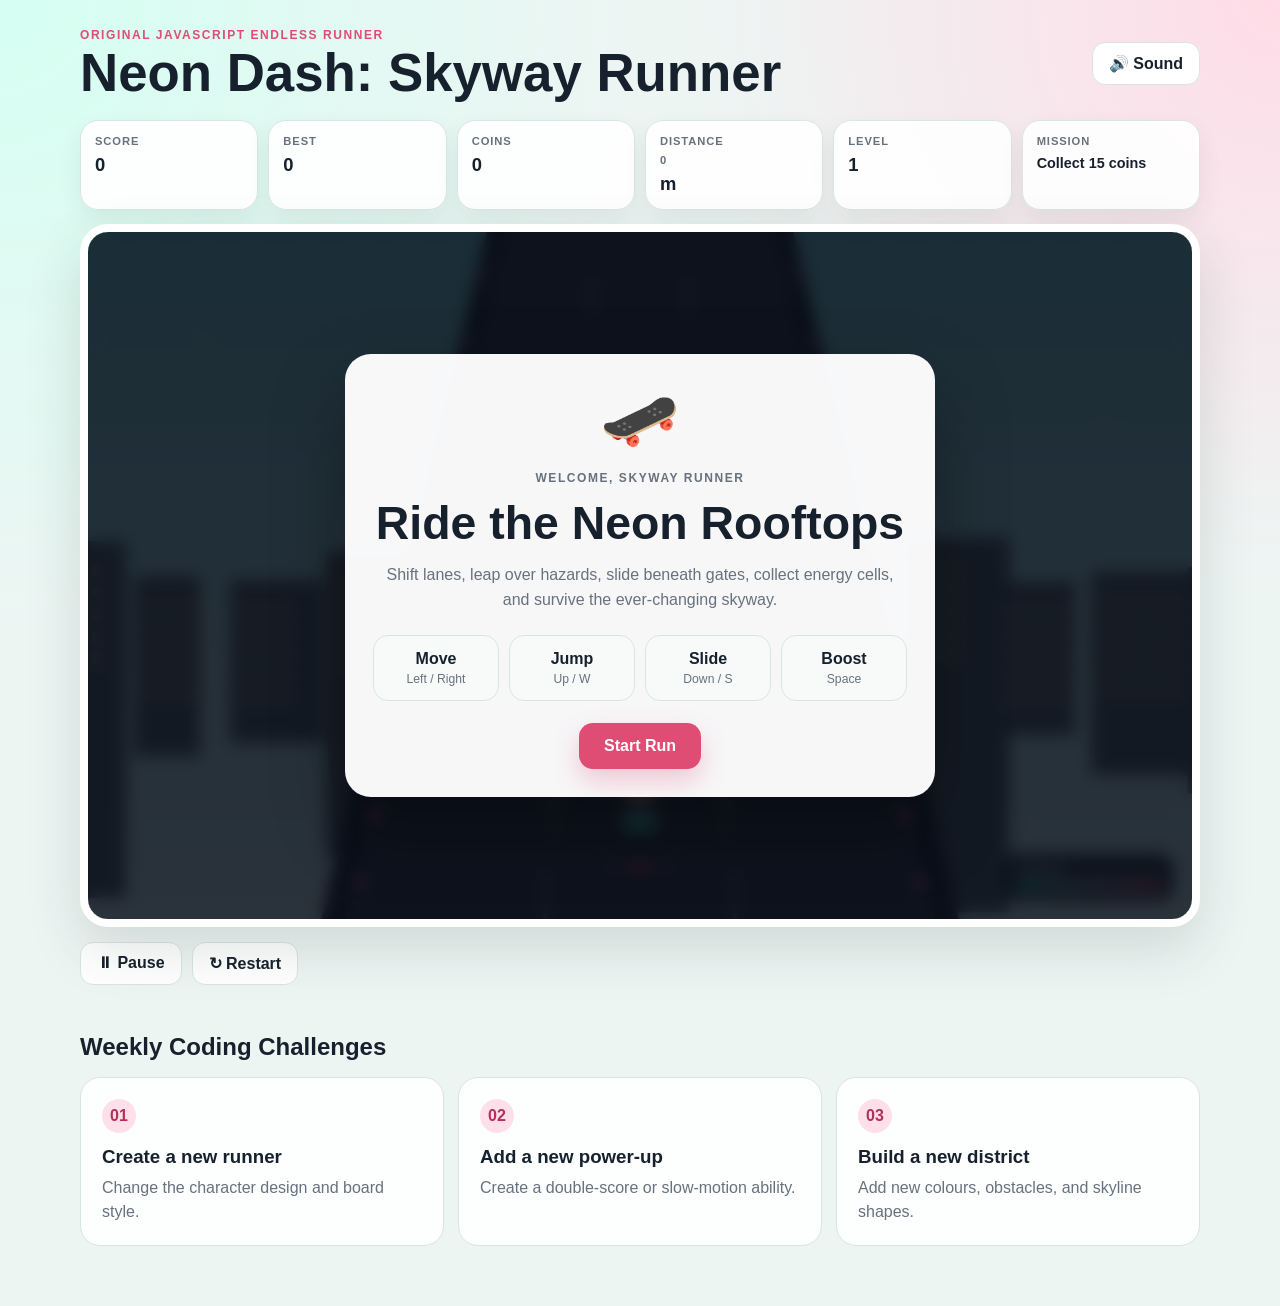
==== index.html @ 1d5e039f "Surfer Game" ====
<!DOCTYPE html>
<html lang="en">
<head>
  <meta charset="UTF-8" />
  <meta name="viewport" content="width=device-width, initial-scale=1.0" />
  <title>Neon Dash: Skyway Runner</title>
  <link rel="stylesheet" href="style.css" />
</head>
<body>
  <main class="app">
    <header class="topbar">
      <div>
        <p class="eyebrow">Original JavaScript Endless Runner</p>
        <h1>Neon Dash: Skyway Runner</h1>
      </div>
      <button id="soundBtn" class="utility-btn">🔊 Sound</button>
    </header>

    <section class="hud">
      <div class="hud-card"><span>Score</span><strong id="score">0</strong></div>
      <div class="hud-card"><span>Best</span><strong id="best">0</strong></div>
      <div class="hud-card"><span>Coins</span><strong id="coins">0</strong></div>
      <div class="hud-card"><span>Distance</span><strong><span id="distance">0</span> m</strong></div>
      <div class="hud-card"><span>Level</span><strong id="level">1</strong></div>
      <div class="hud-card mission-card">
        <span>Mission</span>
        <strong id="mission">Collect 15 coins</strong>
      </div>
    </section>

    <section class="game-shell">
      <canvas id="game" width="900" height="560"></canvas>

      <div class="boost-panel">
        <span>ENERGY</span>
        <div class="boost-track"><div id="boostBar"></div></div>
      </div>

      <div id="powerStatus" class="power-status"></div>

      <div id="startScreen" class="overlay active">
        <div class="panel">
          <div class="hero-icon">🛹</div>
          <p class="eyebrow">Welcome, Skyway Runner</p>
          <h2>Ride the Neon Rooftops</h2>
          <p>
            Shift lanes, leap over hazards, slide beneath gates, collect energy cells,
            and survive the ever-changing skyway.
          </p>

          <div class="instructions">
            <div><b>Move</b><span>Left / Right</span></div>
            <div><b>Jump</b><span>Up / W</span></div>
            <div><b>Slide</b><span>Down / S</span></div>
            <div><b>Boost</b><span>Space</span></div>
          </div>

          <button id="startBtn" class="primary-btn">Start Run</button>
        </div>
      </div>

      <div id="pauseScreen" class="overlay">
        <div class="panel small">
          <div class="hero-icon">⏸️</div>
          <h2>Run Paused</h2>
          <p>Your runner is safe. Continue whenever you are ready.</p>
          <button id="resumeBtn" class="primary-btn">Continue</button>
        </div>
      </div>

      <div id="gameOverScreen" class="overlay">
        <div class="panel small">
          <div class="hero-icon">🌆</div>
          <p class="eyebrow">Run Complete</p>
          <h2 id="gameOverTitle">Great Run!</h2>
          <p id="gameOverText"></p>
          <button id="restartBtn" class="primary-btn">Run Again</button>
        </div>
      </div>
    </section>

    <section class="control-row">
      <button id="pauseBtn" class="utility-btn">⏸ Pause</button>
      <button id="resetBtn" class="utility-btn">↻ Restart</button>
    </section>

    <section class="mobile-controls">
      <button data-action="left">◀</button>
      <button data-action="jump">▲</button>
      <button data-action="slide">▼</button>
      <button data-action="right">▶</button>
      <button data-action="boost" class="boost-btn">⚡</button>
    </section>

    <section class="challenge-section">
      <h2>Weekly Coding Challenges</h2>
      <div class="challenge-grid">
        <article><span>01</span><h3>Create a new runner</h3><p>Change the character design and board style.</p></article>
        <article><span>02</span><h3>Add a new power-up</h3><p>Create a double-score or slow-motion ability.</p></article>
        <article><span>03</span><h3>Build a new district</h3><p>Add new colours, obstacles, and skyline shapes.</p></article>
      </div>
    </section>
  </main>

  <script src="game.js"></script>
</body>
</html>
---- style.css ----
* {
  box-sizing: border-box;
  margin: 0;
  padding: 0;
}

:root {
  --bg: #edf5f3;
  --card: #ffffff;
  --text: #16212d;
  --muted: #68717e;
  --primary: #df4c74;
  --primary-dark: #b52f58;
  --accent: #1a9e91;
  --border: #d9e5e1;
  --shadow: 0 22px 55px rgba(25, 51, 45, 0.14);
}

body {
  min-height: 100vh;
  padding: 28px 14px 60px;
  font-family: Inter, Arial, sans-serif;
  color: var(--text);
  background:
    radial-gradient(circle at top left, #d5fff2, transparent 35%),
    radial-gradient(circle at top right, #ffdce7, transparent 32%),
    var(--bg);
}

button {
  font: inherit;
}

.app {
  width: min(1120px, 100%);
  margin: auto;
}

.topbar {
  display: flex;
  align-items: center;
  justify-content: space-between;
  gap: 18px;
  margin-bottom: 20px;
}

.eyebrow {
  color: var(--primary);
  font-size: .75rem;
  font-weight: 900;
  letter-spacing: .13em;
  text-transform: uppercase;
}

h1 {
  margin-top: 5px;
  font-size: clamp(2rem, 5vw, 3.3rem);
  line-height: 1;
}

.utility-btn {
  padding: 11px 16px;
  border: 1px solid var(--border);
  border-radius: 13px;
  background: #fff;
  color: var(--text);
  font-weight: 800;
  cursor: pointer;
}

.hud {
  display: grid;
  grid-template-columns: repeat(6, 1fr);
  gap: 10px;
  margin-bottom: 14px;
}

.hud-card {
  min-height: 78px;
  padding: 14px;
  border: 1px solid var(--border);
  border-radius: 18px;
  background: rgba(255,255,255,.92);
  box-shadow: 0 10px 25px rgba(25,51,45,.07);
}

.hud-card span {
  display: block;
  margin-bottom: 7px;
  color: var(--muted);
  font-size: .7rem;
  font-weight: 900;
  letter-spacing: .08em;
  text-transform: uppercase;
}

.hud-card strong {
  font-size: 1.15rem;
}

.mission-card strong {
  font-size: .9rem;
  line-height: 1.35;
}

.game-shell {
  position: relative;
  overflow: hidden;
  border: 8px solid white;
  border-radius: 28px;
  background: #111;
  box-shadow: var(--shadow);
}

canvas {
  display: block;
  width: 100%;
  height: auto;
  touch-action: none;
}

.overlay {
  position: absolute;
  inset: 0;
  display: none;
  align-items: center;
  justify-content: center;
  padding: 20px;
  background: rgba(8, 13, 22, .84);
  backdrop-filter: blur(8px);
}

.overlay.active {
  display: flex;
}

.panel {
  width: min(590px, 100%);
  padding: 28px;
  border-radius: 26px;
  background: rgba(255,255,255,.97);
  text-align: center;
  box-shadow: 0 30px 75px rgba(0,0,0,.32);
}

.panel.small {
  width: min(430px, 100%);
}

.hero-icon {
  margin-bottom: 12px;
  font-size: 4rem;
}

.panel h2 {
  margin: 8px 0 12px;
  font-size: clamp(1.9rem, 5vw, 2.9rem);
}

.panel p {
  color: var(--muted);
  line-height: 1.6;
}

.instructions {
  display: grid;
  grid-template-columns: repeat(4, 1fr);
  gap: 10px;
  margin: 22px 0;
}

.instructions div {
  padding: 14px 8px;
  border: 1px solid var(--border);
  border-radius: 15px;
  background: #f7faf9;
}

.instructions b,
.instructions span {
  display: block;
}

.instructions span {
  margin-top: 4px;
  color: var(--muted);
  font-size: .76rem;
}

.primary-btn {
  padding: 14px 25px;
  border: none;
  border-radius: 14px;
  background: var(--primary);
  color: white;
  font-weight: 900;
  cursor: pointer;
  box-shadow: 0 12px 26px rgba(223,76,116,.28);
}

.primary-btn:hover {
  background: var(--primary-dark);
}

.boost-panel {
  position: absolute;
  right: 18px;
  bottom: 18px;
  width: 170px;
  padding: 10px 12px;
  border-radius: 15px;
  background: rgba(8, 15, 24, .78);
  color: white;
  pointer-events: none;
}

.boost-panel span {
  display: block;
  margin-bottom: 6px;
  font-size: .68rem;
  font-weight: 900;
  letter-spacing: .1em;
}

.boost-track {
  overflow: hidden;
  height: 10px;
  border-radius: 999px;
  background: rgba(255,255,255,.18);
}

#boostBar {
  width: 100%;
  height: 100%;
  border-radius: inherit;
  background: linear-gradient(90deg, #44e8c2, #f45e9b);
  transition: width .15s linear;
}

.power-status {
  position: absolute;
  top: 16px;
  right: 16px;
  display: flex;
  flex-direction: column;
  align-items: flex-end;
  gap: 7px;
  pointer-events: none;
}

.power-pill {
  padding: 8px 11px;
  border-radius: 999px;
  background: rgba(255,255,255,.94);
  color: #17212d;
  font-size: .76rem;
  font-weight: 900;
  box-shadow: 0 8px 20px rgba(0,0,0,.18);
}

.control-row {
  display: flex;
  gap: 10px;
  margin-top: 15px;
}

.mobile-controls {
  display: none;
  justify-content: center;
  flex-wrap: wrap;
  gap: 10px;
  margin-top: 18px;
}

.mobile-controls button {
  width: 64px;
  height: 56px;
  border: none;
  border-radius: 16px;
  background: var(--primary);
  color: white;
  font-size: 1.25rem;
  font-weight: 900;
  cursor: pointer;
}

.mobile-controls .boost-btn {
  background: var(--accent);
}

.challenge-section {
  margin-top: 48px;
}

.challenge-section h2 {
  margin-bottom: 16px;
}

.challenge-grid {
  display: grid;
  grid-template-columns: repeat(3, 1fr);
  gap: 14px;
}

.challenge-grid article {
  padding: 21px;
  border: 1px solid var(--border);
  border-radius: 20px;
  background: rgba(255,255,255,.9);
}

.challenge-grid article span {
  display: inline-flex;
  align-items: center;
  justify-content: center;
  width: 34px;
  height: 34px;
  margin-bottom: 13px;
  border-radius: 50%;
  background: #ffe0ea;
  color: var(--primary-dark);
  font-weight: 900;
}

.challenge-grid h3 {
  margin-bottom: 8px;
}

.challenge-grid p {
  color: var(--muted);
  line-height: 1.5;
}

@media (max-width: 900px) {
  .hud {
    grid-template-columns: repeat(3, 1fr);
  }

  .mobile-controls {
    display: flex;
  }

  .instructions {
    grid-template-columns: repeat(2, 1fr);
  }
}

@media (max-width: 620px) {
  body {
    padding: 18px 9px 40px;
  }

  .topbar {
    align-items: flex-start;
    flex-direction: column;
  }

  .hud {
    grid-template-columns: repeat(2, 1fr);
  }

  .challenge-grid {
    grid-template-columns: 1fr;
  }

  .panel {
    max-height: 92%;
    overflow-y: auto;
    padding: 20px;
  }

  .boost-panel {
    width: 140px;
  }
}
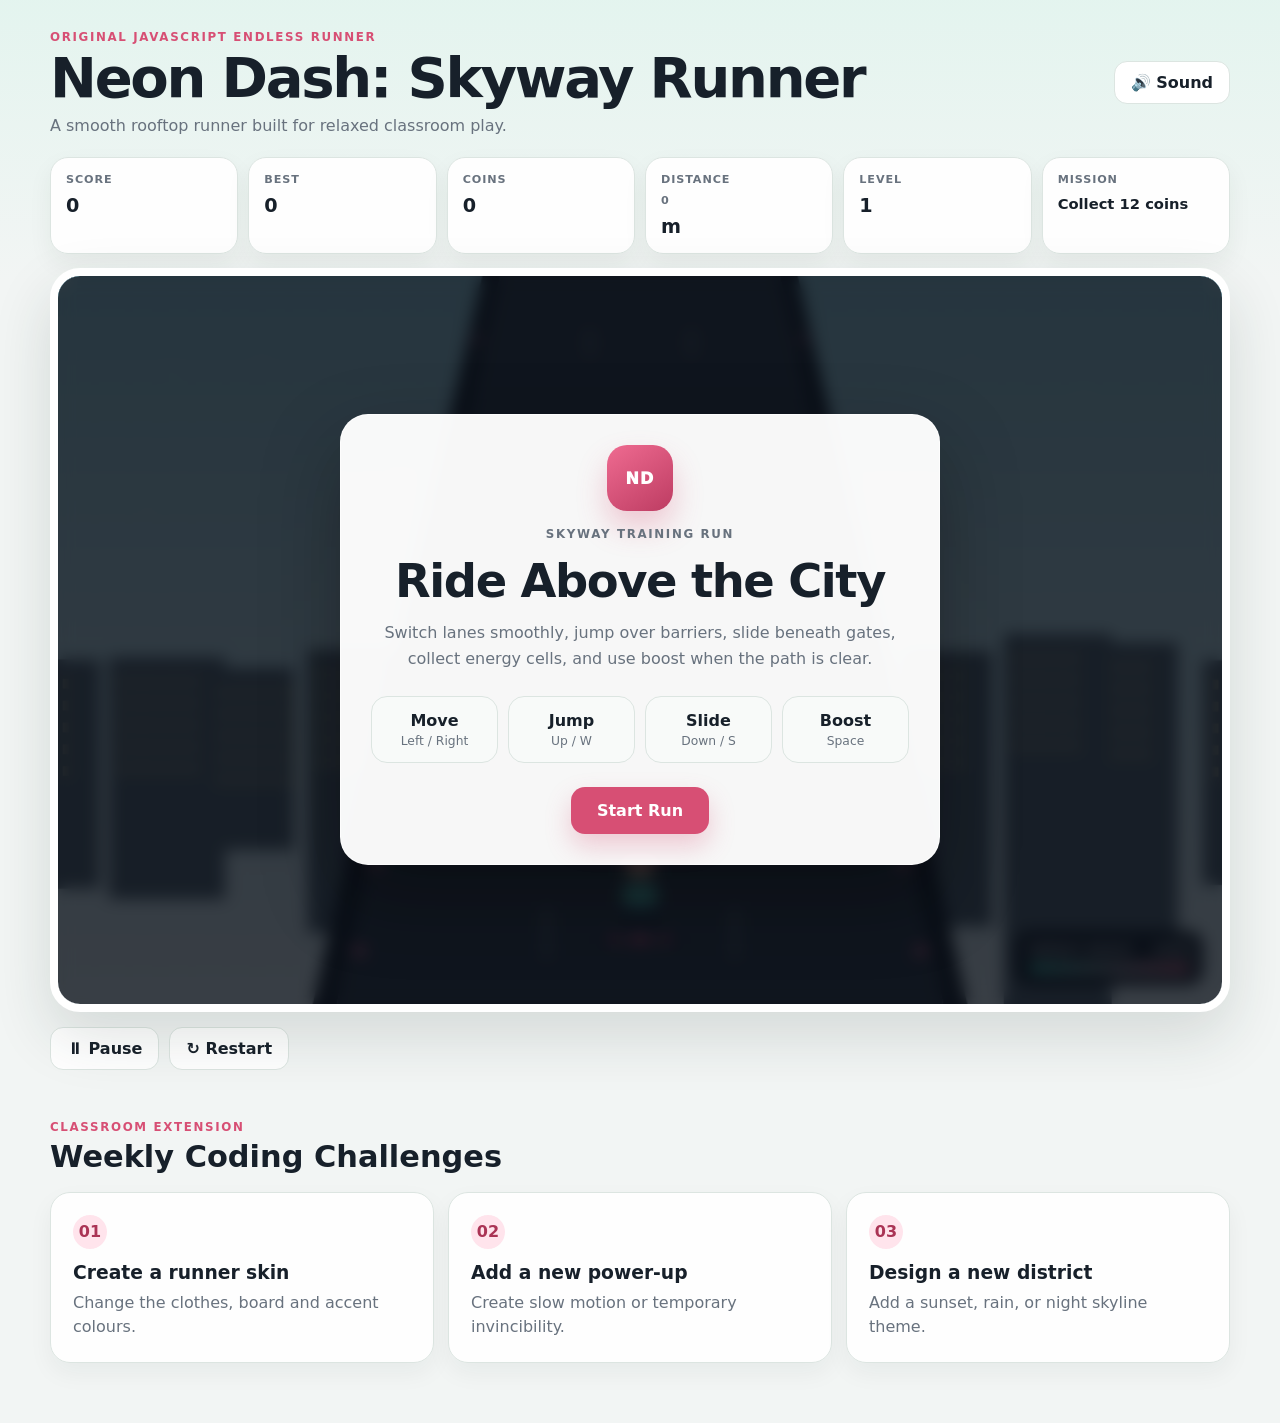
==== commit 01a0663e: "overwrite all" ====
--- a/index.html
+++ b/index.html
@@ -12,6 +12,7 @@
       <div>
         <p class="eyebrow">Original JavaScript Endless Runner</p>
         <h1>Neon Dash: Skyway Runner</h1>
+        <p class="subtitle">A smooth rooftop runner built for relaxed classroom play.</p>
       </div>
       <button id="soundBtn" class="utility-btn">🔊 Sound</button>
     </header>
@@ -24,15 +25,18 @@
       <div class="hud-card"><span>Level</span><strong id="level">1</strong></div>
       <div class="hud-card mission-card">
         <span>Mission</span>
-        <strong id="mission">Collect 15 coins</strong>
+        <strong id="mission">Collect 12 coins</strong>
       </div>
     </section>
 
     <section class="game-shell">
-      <canvas id="game" width="900" height="560"></canvas>
+      <canvas id="game" width="960" height="600"></canvas>
 
       <div class="boost-panel">
-        <span>ENERGY</span>
+        <div class="boost-label">
+          <span>ENERGY BOOST</span>
+          <strong id="boostText">100%</strong>
+        </div>
         <div class="boost-track"><div id="boostBar"></div></div>
       </div>
 
@@ -40,12 +44,12 @@
 
       <div id="startScreen" class="overlay active">
         <div class="panel">
-          <div class="hero-icon">🛹</div>
-          <p class="eyebrow">Welcome, Skyway Runner</p>
-          <h2>Ride the Neon Rooftops</h2>
+          <div class="hero-badge">ND</div>
+          <p class="eyebrow">Skyway training run</p>
+          <h2>Ride Above the City</h2>
           <p>
-            Shift lanes, leap over hazards, slide beneath gates, collect energy cells,
-            and survive the ever-changing skyway.
+            Switch lanes smoothly, jump over barriers, slide beneath gates,
+            collect energy cells, and use boost when the path is clear.
           </p>
 
           <div class="instructions">
@@ -61,7 +65,7 @@
 
       <div id="pauseScreen" class="overlay">
         <div class="panel small">
-          <div class="hero-icon">⏸️</div>
+          <div class="hero-badge pause-badge">II</div>
           <h2>Run Paused</h2>
           <p>Your runner is safe. Continue whenever you are ready.</p>
           <button id="resumeBtn" class="primary-btn">Continue</button>
@@ -70,9 +74,9 @@
 
       <div id="gameOverScreen" class="overlay">
         <div class="panel small">
-          <div class="hero-icon">🌆</div>
-          <p class="eyebrow">Run Complete</p>
-          <h2 id="gameOverTitle">Great Run!</h2>
+          <div class="hero-badge finish-badge">✓</div>
+          <p class="eyebrow">Run complete</p>
+          <h2 id="gameOverTitle">Great Run</h2>
           <p id="gameOverText"></p>
           <button id="restartBtn" class="primary-btn">Run Again</button>
         </div>
@@ -85,19 +89,22 @@
     </section>
 
     <section class="mobile-controls">
-      <button data-action="left">◀</button>
-      <button data-action="jump">▲</button>
-      <button data-action="slide">▼</button>
-      <button data-action="right">▶</button>
-      <button data-action="boost" class="boost-btn">⚡</button>
+      <button data-action="left" aria-label="Move left">◀</button>
+      <button data-action="jump" aria-label="Jump">▲</button>
+      <button data-action="slide" aria-label="Slide">▼</button>
+      <button data-action="right" aria-label="Move right">▶</button>
+      <button data-action="boost" class="boost-btn" aria-label="Boost">⚡</button>
     </section>
 
     <section class="challenge-section">
-      <h2>Weekly Coding Challenges</h2>
+      <div>
+        <p class="eyebrow">Classroom extension</p>
+        <h2>Weekly Coding Challenges</h2>
+      </div>
       <div class="challenge-grid">
-        <article><span>01</span><h3>Create a new runner</h3><p>Change the character design and board style.</p></article>
-        <article><span>02</span><h3>Add a new power-up</h3><p>Create a double-score or slow-motion ability.</p></article>
-        <article><span>03</span><h3>Build a new district</h3><p>Add new colours, obstacles, and skyline shapes.</p></article>
+        <article><span>01</span><h3>Create a runner skin</h3><p>Change the clothes, board and accent colours.</p></article>
+        <article><span>02</span><h3>Add a new power-up</h3><p>Create slow motion or temporary invincibility.</p></article>
+        <article><span>03</span><h3>Design a new district</h3><p>Add a sunset, rain, or night skyline theme.</p></article>
       </div>
     </section>
   </main>
--- a/style.css
+++ b/style.css
@@ -5,26 +5,25 @@
 }
 
 :root {
-  --bg: #edf5f3;
+  --page: #f2f5f4;
   --card: #ffffff;
-  --text: #16212d;
-  --muted: #68717e;
-  --primary: #df4c74;
-  --primary-dark: #b52f58;
-  --accent: #1a9e91;
-  --border: #d9e5e1;
-  --shadow: 0 22px 55px rgba(25, 51, 45, 0.14);
+  --text: #17202a;
+  --muted: #68727e;
+  --primary: #d74f74;
+  --primary-dark: #aa3455;
+  --accent: #1d9a8a;
+  --border: #dce5e1;
+  --shadow: 0 24px 60px rgba(27, 49, 42, 0.14);
 }
 
 body {
   min-height: 100vh;
-  padding: 28px 14px 60px;
-  font-family: Inter, Arial, sans-serif;
+  padding: 30px 14px 60px;
   color: var(--text);
+  font-family: Inter, system-ui, -apple-system, BlinkMacSystemFont, "Segoe UI", sans-serif;
   background:
-    radial-gradient(circle at top left, #d5fff2, transparent 35%),
-    radial-gradient(circle at top right, #ffdce7, transparent 32%),
-    var(--bg);
+    linear-gradient(180deg, rgba(226,244,238,.9), transparent 280px),
+    var(--page);
 }
 
 button {
@@ -32,30 +31,36 @@
 }
 
 .app {
-  width: min(1120px, 100%);
+  width: min(1180px, 100%);
   margin: auto;
 }
 
 .topbar {
   display: flex;
+  justify-content: space-between;
   align-items: center;
-  justify-content: space-between;
-  gap: 18px;
-  margin-bottom: 20px;
+  gap: 20px;
+  margin-bottom: 22px;
 }
 
 .eyebrow {
   color: var(--primary);
-  font-size: .75rem;
-  font-weight: 900;
-  letter-spacing: .13em;
+  font-size: .74rem;
+  font-weight: 900;
+  letter-spacing: .14em;
   text-transform: uppercase;
 }
 
 h1 {
-  margin-top: 5px;
-  font-size: clamp(2rem, 5vw, 3.3rem);
+  margin-top: 6px;
+  font-size: clamp(2rem, 5vw, 3.5rem);
   line-height: 1;
+  letter-spacing: -.04em;
+}
+
+.subtitle {
+  margin-top: 10px;
+  color: var(--muted);
 }
 
 .utility-btn {
@@ -66,6 +71,12 @@
   color: var(--text);
   font-weight: 800;
   cursor: pointer;
+  transition: .2s ease;
+}
+
+.utility-btn:hover {
+  transform: translateY(-1px);
+  box-shadow: 0 8px 18px rgba(27,49,42,.08);
 }
 
 .hud {
@@ -76,17 +87,17 @@
 }
 
 .hud-card {
-  min-height: 78px;
-  padding: 14px;
+  min-height: 82px;
+  padding: 15px;
   border: 1px solid var(--border);
   border-radius: 18px;
-  background: rgba(255,255,255,.92);
-  box-shadow: 0 10px 25px rgba(25,51,45,.07);
+  background: rgba(255,255,255,.94);
+  box-shadow: 0 10px 25px rgba(27,49,42,.06);
 }
 
 .hud-card span {
   display: block;
-  margin-bottom: 7px;
+  margin-bottom: 8px;
   color: var(--muted);
   font-size: .7rem;
   font-weight: 900;
@@ -95,11 +106,11 @@
 }
 
 .hud-card strong {
-  font-size: 1.15rem;
+  font-size: 1.2rem;
 }
 
 .mission-card strong {
-  font-size: .9rem;
+  font-size: .92rem;
   line-height: 1.35;
 }
 
@@ -107,8 +118,8 @@
   position: relative;
   overflow: hidden;
   border: 8px solid white;
-  border-radius: 28px;
-  background: #111;
+  border-radius: 30px;
+  background: #121722;
   box-shadow: var(--shadow);
 }
 
@@ -125,8 +136,8 @@
   display: none;
   align-items: center;
   justify-content: center;
-  padding: 20px;
-  background: rgba(8, 13, 22, .84);
+  padding: 22px;
+  background: rgba(7, 12, 20, .78);
   backdrop-filter: blur(8px);
 }
 
@@ -135,45 +146,65 @@
 }
 
 .panel {
-  width: min(590px, 100%);
-  padding: 28px;
-  border-radius: 26px;
+  width: min(600px, 100%);
+  padding: 30px;
+  border: 1px solid rgba(255,255,255,.75);
+  border-radius: 28px;
   background: rgba(255,255,255,.97);
   text-align: center;
-  box-shadow: 0 30px 75px rgba(0,0,0,.32);
+  box-shadow: 0 32px 80px rgba(0,0,0,.3);
 }
 
 .panel.small {
-  width: min(430px, 100%);
-}
-
-.hero-icon {
-  margin-bottom: 12px;
-  font-size: 4rem;
+  width: min(440px, 100%);
+}
+
+.hero-badge {
+  display: inline-flex;
+  width: 66px;
+  height: 66px;
+  align-items: center;
+  justify-content: center;
+  margin-bottom: 14px;
+  border-radius: 20px;
+  background: linear-gradient(145deg, #ef6b91, #bd3c62);
+  color: white;
+  font-weight: 950;
+  letter-spacing: .08em;
+  box-shadow: 0 16px 30px rgba(215,79,116,.28);
+}
+
+.pause-badge {
+  background: linear-gradient(145deg, #3fb6a5, #19796d);
+}
+
+.finish-badge {
+  background: linear-gradient(145deg, #6c7edb, #4653a7);
 }
 
 .panel h2 {
-  margin: 8px 0 12px;
+  margin: 9px 0 12px;
   font-size: clamp(1.9rem, 5vw, 2.9rem);
+  letter-spacing: -.03em;
 }
 
 .panel p {
   color: var(--muted);
-  line-height: 1.6;
+  line-height: 1.65;
 }
 
 .instructions {
   display: grid;
   grid-template-columns: repeat(4, 1fr);
   gap: 10px;
-  margin: 22px 0;
+  margin: 24px 0;
 }
 
 .instructions div {
-  padding: 14px 8px;
+  padding: 14px 9px;
   border: 1px solid var(--border);
-  border-radius: 15px;
-  background: #f7faf9;
+  border-radius: 16px;
+  background: #f8faf9;
 }
 
 .instructions b,
@@ -184,21 +215,23 @@
 .instructions span {
   margin-top: 4px;
   color: var(--muted);
-  font-size: .76rem;
+  font-size: .77rem;
 }
 
 .primary-btn {
-  padding: 14px 25px;
+  padding: 14px 26px;
   border: none;
   border-radius: 14px;
   background: var(--primary);
   color: white;
   font-weight: 900;
   cursor: pointer;
-  box-shadow: 0 12px 26px rgba(223,76,116,.28);
+  box-shadow: 0 12px 26px rgba(215,79,116,.27);
+  transition: .2s ease;
 }
 
 .primary-btn:hover {
+  transform: translateY(-1px);
   background: var(--primary-dark);
 }
 
@@ -206,35 +239,43 @@
   position: absolute;
   right: 18px;
   bottom: 18px;
-  width: 170px;
-  padding: 10px 12px;
-  border-radius: 15px;
-  background: rgba(8, 15, 24, .78);
+  width: 190px;
+  padding: 12px 14px;
+  border: 1px solid rgba(255,255,255,.12);
+  border-radius: 16px;
+  background: rgba(11, 17, 27, .82);
   color: white;
   pointer-events: none;
-}
-
-.boost-panel span {
-  display: block;
-  margin-bottom: 6px;
+  backdrop-filter: blur(6px);
+}
+
+.boost-label {
+  display: flex;
+  justify-content: space-between;
+  align-items: center;
+  margin-bottom: 7px;
+}
+
+.boost-label span,
+.boost-label strong {
   font-size: .68rem;
   font-weight: 900;
-  letter-spacing: .1em;
+  letter-spacing: .08em;
 }
 
 .boost-track {
   overflow: hidden;
   height: 10px;
   border-radius: 999px;
-  background: rgba(255,255,255,.18);
+  background: rgba(255,255,255,.16);
 }
 
 #boostBar {
   width: 100%;
   height: 100%;
   border-radius: inherit;
-  background: linear-gradient(90deg, #44e8c2, #f45e9b);
-  transition: width .15s linear;
+  background: linear-gradient(90deg, #49d8bf, #ef6b91);
+  transition: width .12s linear;
 }
 
 .power-status {
@@ -255,7 +296,7 @@
   color: #17212d;
   font-size: .76rem;
   font-weight: 900;
-  box-shadow: 0 8px 20px rgba(0,0,0,.18);
+  box-shadow: 0 8px 20px rgba(0,0,0,.16);
 }
 
 .control-row {
@@ -289,11 +330,13 @@
 }
 
 .challenge-section {
-  margin-top: 48px;
+  margin-top: 50px;
 }
 
 .challenge-section h2 {
-  margin-bottom: 16px;
+  margin-top: 5px;
+  margin-bottom: 18px;
+  font-size: 1.9rem;
 }
 
 .challenge-grid {
@@ -303,21 +346,22 @@
 }
 
 .challenge-grid article {
-  padding: 21px;
+  padding: 22px;
   border: 1px solid var(--border);
   border-radius: 20px;
-  background: rgba(255,255,255,.9);
+  background: rgba(255,255,255,.92);
+  box-shadow: 0 10px 24px rgba(27,49,42,.05);
 }
 
 .challenge-grid article span {
   display: inline-flex;
+  width: 34px;
+  height: 34px;
   align-items: center;
   justify-content: center;
-  width: 34px;
-  height: 34px;
   margin-bottom: 13px;
   border-radius: 50%;
-  background: #ffe0ea;
+  background: #ffe4ec;
   color: var(--primary-dark);
   font-weight: 900;
 }
@@ -328,10 +372,10 @@
 
 .challenge-grid p {
   color: var(--muted);
-  line-height: 1.5;
-}
-
-@media (max-width: 900px) {
+  line-height: 1.55;
+}
+
+@media (max-width: 930px) {
   .hud {
     grid-template-columns: repeat(3, 1fr);
   }
@@ -370,6 +414,6 @@
   }
 
   .boost-panel {
-    width: 140px;
-  }
-}
+    width: 150px;
+  }
+}
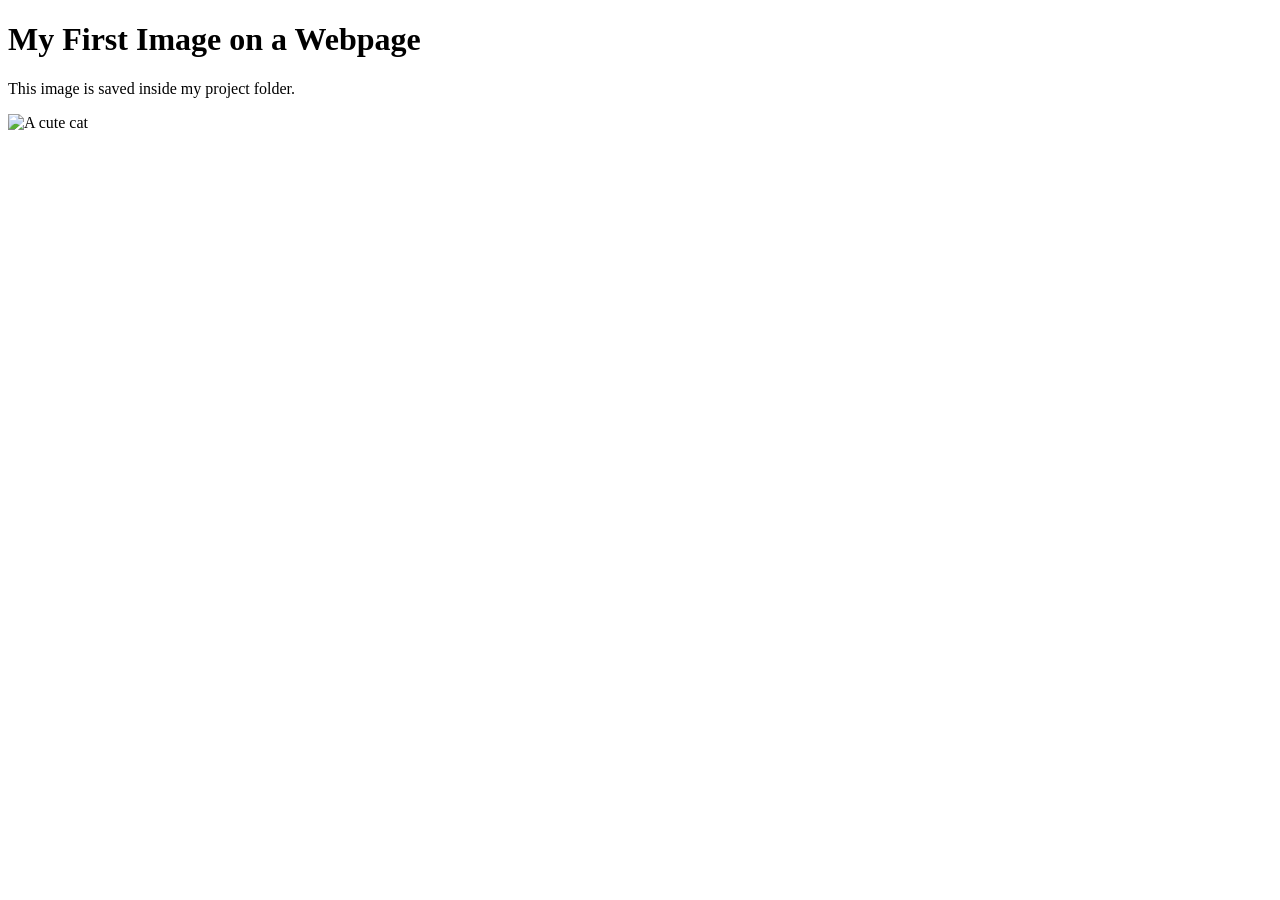
==== commit 533f032e: "Rename index1.html to index.html" ====
--- a/index.html
+++ b/index.html
@@ -1,114 +1,16 @@
 <!DOCTYPE html>
-<html lang="en">
+<html>
 <head>
-  <meta charset="UTF-8" />
-  <meta name="viewport" content="width=device-width, initial-scale=1.0" />
-  <title>Neon Dash: Skyway Runner</title>
-  <link rel="stylesheet" href="style.css" />
+  <title>My First Image</title>
 </head>
+
 <body>
-  <main class="app">
-    <header class="topbar">
-      <div>
-        <p class="eyebrow">Original JavaScript Endless Runner</p>
-        <h1>Neon Dash: Skyway Runner</h1>
-        <p class="subtitle">A smooth rooftop runner built for relaxed classroom play.</p>
-      </div>
-      <button id="soundBtn" class="utility-btn">🔊 Sound</button>
-    </header>
 
-    <section class="hud">
-      <div class="hud-card"><span>Score</span><strong id="score">0</strong></div>
-      <div class="hud-card"><span>Best</span><strong id="best">0</strong></div>
-      <div class="hud-card"><span>Coins</span><strong id="coins">0</strong></div>
-      <div class="hud-card"><span>Distance</span><strong><span id="distance">0</span> m</strong></div>
-      <div class="hud-card"><span>Level</span><strong id="level">1</strong></div>
-      <div class="hud-card mission-card">
-        <span>Mission</span>
-        <strong id="mission">Collect 12 coins</strong>
-      </div>
-    </section>
+  <h1>My First Image on a Webpage</h1>
 
-    <section class="game-shell">
-      <canvas id="game" width="960" height="600"></canvas>
+  <p>This image is saved inside my project folder.</p>
 
-      <div class="boost-panel">
-        <div class="boost-label">
-          <span>ENERGY BOOST</span>
-          <strong id="boostText">100%</strong>
-        </div>
-        <div class="boost-track"><div id="boostBar"></div></div>
-      </div>
+  <img src="cat.jpg" alt="A cute cat" width="300">
 
-      <div id="powerStatus" class="power-status"></div>
-
-      <div id="startScreen" class="overlay active">
-        <div class="panel">
-          <div class="hero-badge">ND</div>
-          <p class="eyebrow">Skyway training run</p>
-          <h2>Ride Above the City</h2>
-          <p>
-            Switch lanes smoothly, jump over barriers, slide beneath gates,
-            collect energy cells, and use boost when the path is clear.
-          </p>
-
-          <div class="instructions">
-            <div><b>Move</b><span>Left / Right</span></div>
-            <div><b>Jump</b><span>Up / W</span></div>
-            <div><b>Slide</b><span>Down / S</span></div>
-            <div><b>Boost</b><span>Space</span></div>
-          </div>
-
-          <button id="startBtn" class="primary-btn">Start Run</button>
-        </div>
-      </div>
-
-      <div id="pauseScreen" class="overlay">
-        <div class="panel small">
-          <div class="hero-badge pause-badge">II</div>
-          <h2>Run Paused</h2>
-          <p>Your runner is safe. Continue whenever you are ready.</p>
-          <button id="resumeBtn" class="primary-btn">Continue</button>
-        </div>
-      </div>
-
-      <div id="gameOverScreen" class="overlay">
-        <div class="panel small">
-          <div class="hero-badge finish-badge">✓</div>
-          <p class="eyebrow">Run complete</p>
-          <h2 id="gameOverTitle">Great Run</h2>
-          <p id="gameOverText"></p>
-          <button id="restartBtn" class="primary-btn">Run Again</button>
-        </div>
-      </div>
-    </section>
-
-    <section class="control-row">
-      <button id="pauseBtn" class="utility-btn">⏸ Pause</button>
-      <button id="resetBtn" class="utility-btn">↻ Restart</button>
-    </section>
-
-    <section class="mobile-controls">
-      <button data-action="left" aria-label="Move left">◀</button>
-      <button data-action="jump" aria-label="Jump">▲</button>
-      <button data-action="slide" aria-label="Slide">▼</button>
-      <button data-action="right" aria-label="Move right">▶</button>
-      <button data-action="boost" class="boost-btn" aria-label="Boost">⚡</button>
-    </section>
-
-    <section class="challenge-section">
-      <div>
-        <p class="eyebrow">Classroom extension</p>
-        <h2>Weekly Coding Challenges</h2>
-      </div>
-      <div class="challenge-grid">
-        <article><span>01</span><h3>Create a runner skin</h3><p>Change the clothes, board and accent colours.</p></article>
-        <article><span>02</span><h3>Add a new power-up</h3><p>Create slow motion or temporary invincibility.</p></article>
-        <article><span>03</span><h3>Design a new district</h3><p>Add a sunset, rain, or night skyline theme.</p></article>
-      </div>
-    </section>
-  </main>
-
-  <script src="game.js"></script>
 </body>
 </html>
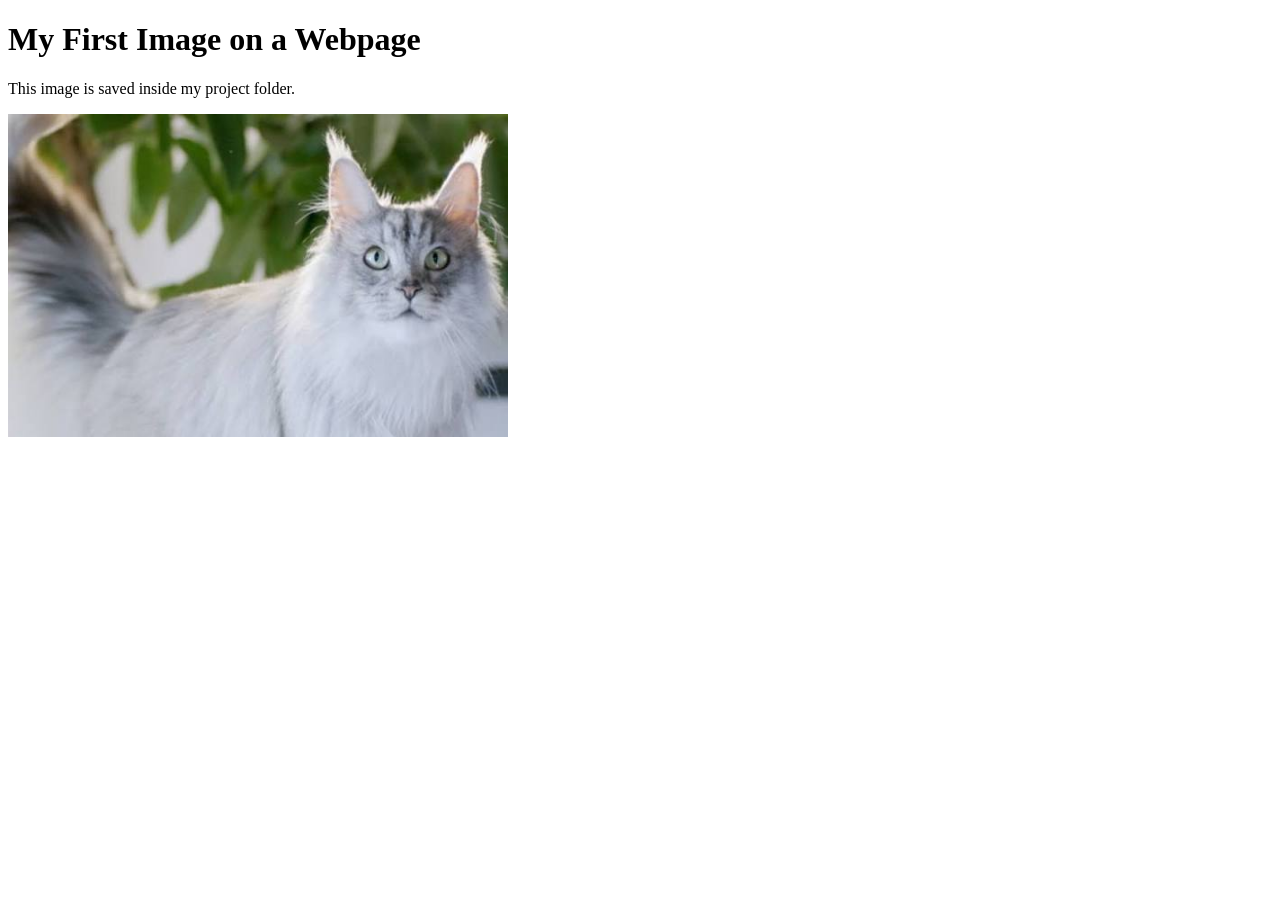
==== commit 0c0f2544: "Replace cat image with a different image file" ====
--- a/index.html
+++ b/index.html
@@ -10,7 +10,7 @@
 
   <p>This image is saved inside my project folder.</p>
 
-  <img src="cat.jpg" alt="A cute cat" width="300">
+  <img src="dfdsafdsa73242.jpg" alt="A cute cat" width="500">
 
 </body>
 </html>
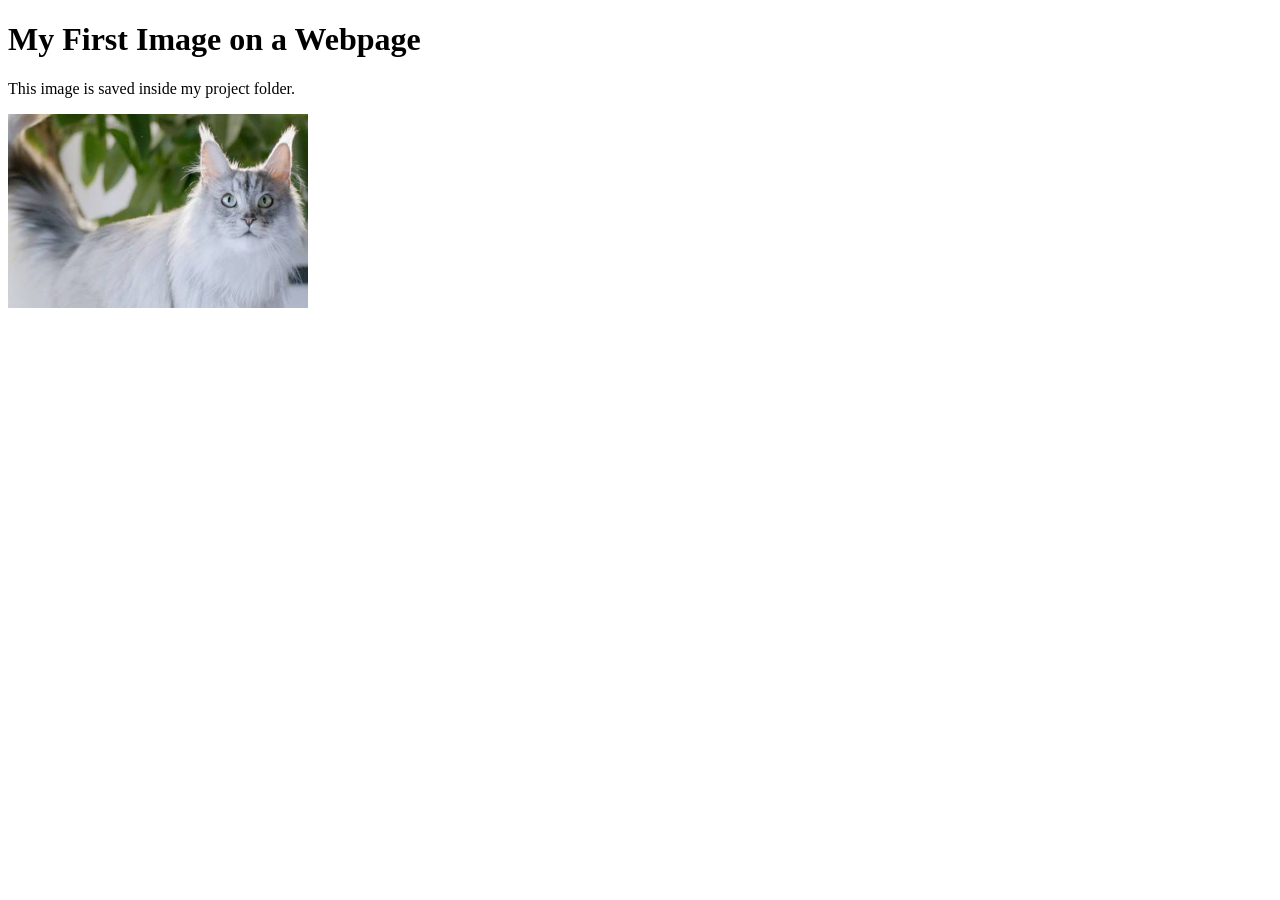
==== commit ef0fc53c: "Change image width to 300 pixels Updated image width from 500 to 300 pixels." ====
--- a/index.html
+++ b/index.html
@@ -10,7 +10,7 @@
 
   <p>This image is saved inside my project folder.</p>
 
-  <img src="dfdsafdsa73242.jpg" alt="A cute cat" width="500">
+  <img src="dfdsafdsa73242.jpg" alt="A cute cat" width="300">
 
 </body>
 </html>
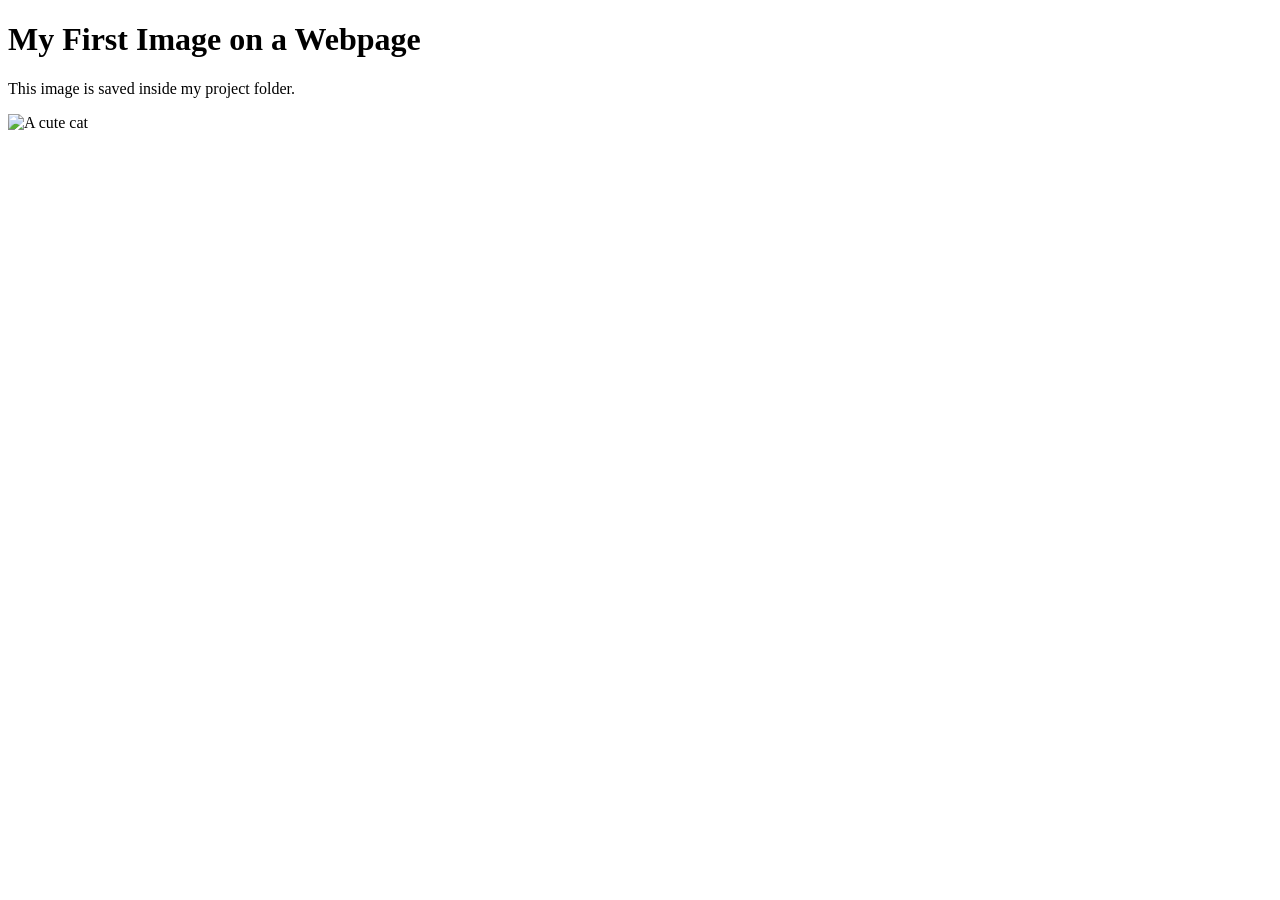
==== commit 800e6b9f: "Update index.html" ====
--- a/index.html
+++ b/index.html
@@ -10,7 +10,7 @@
 
   <p>This image is saved inside my project folder.</p>
 
-  <img src="dfdsafdsa73242.jpg" alt="A cute cat" width="300">
+  <img src="image/images.jpg" alt="A cute cat" width="300">
 
 </body>
 </html>
